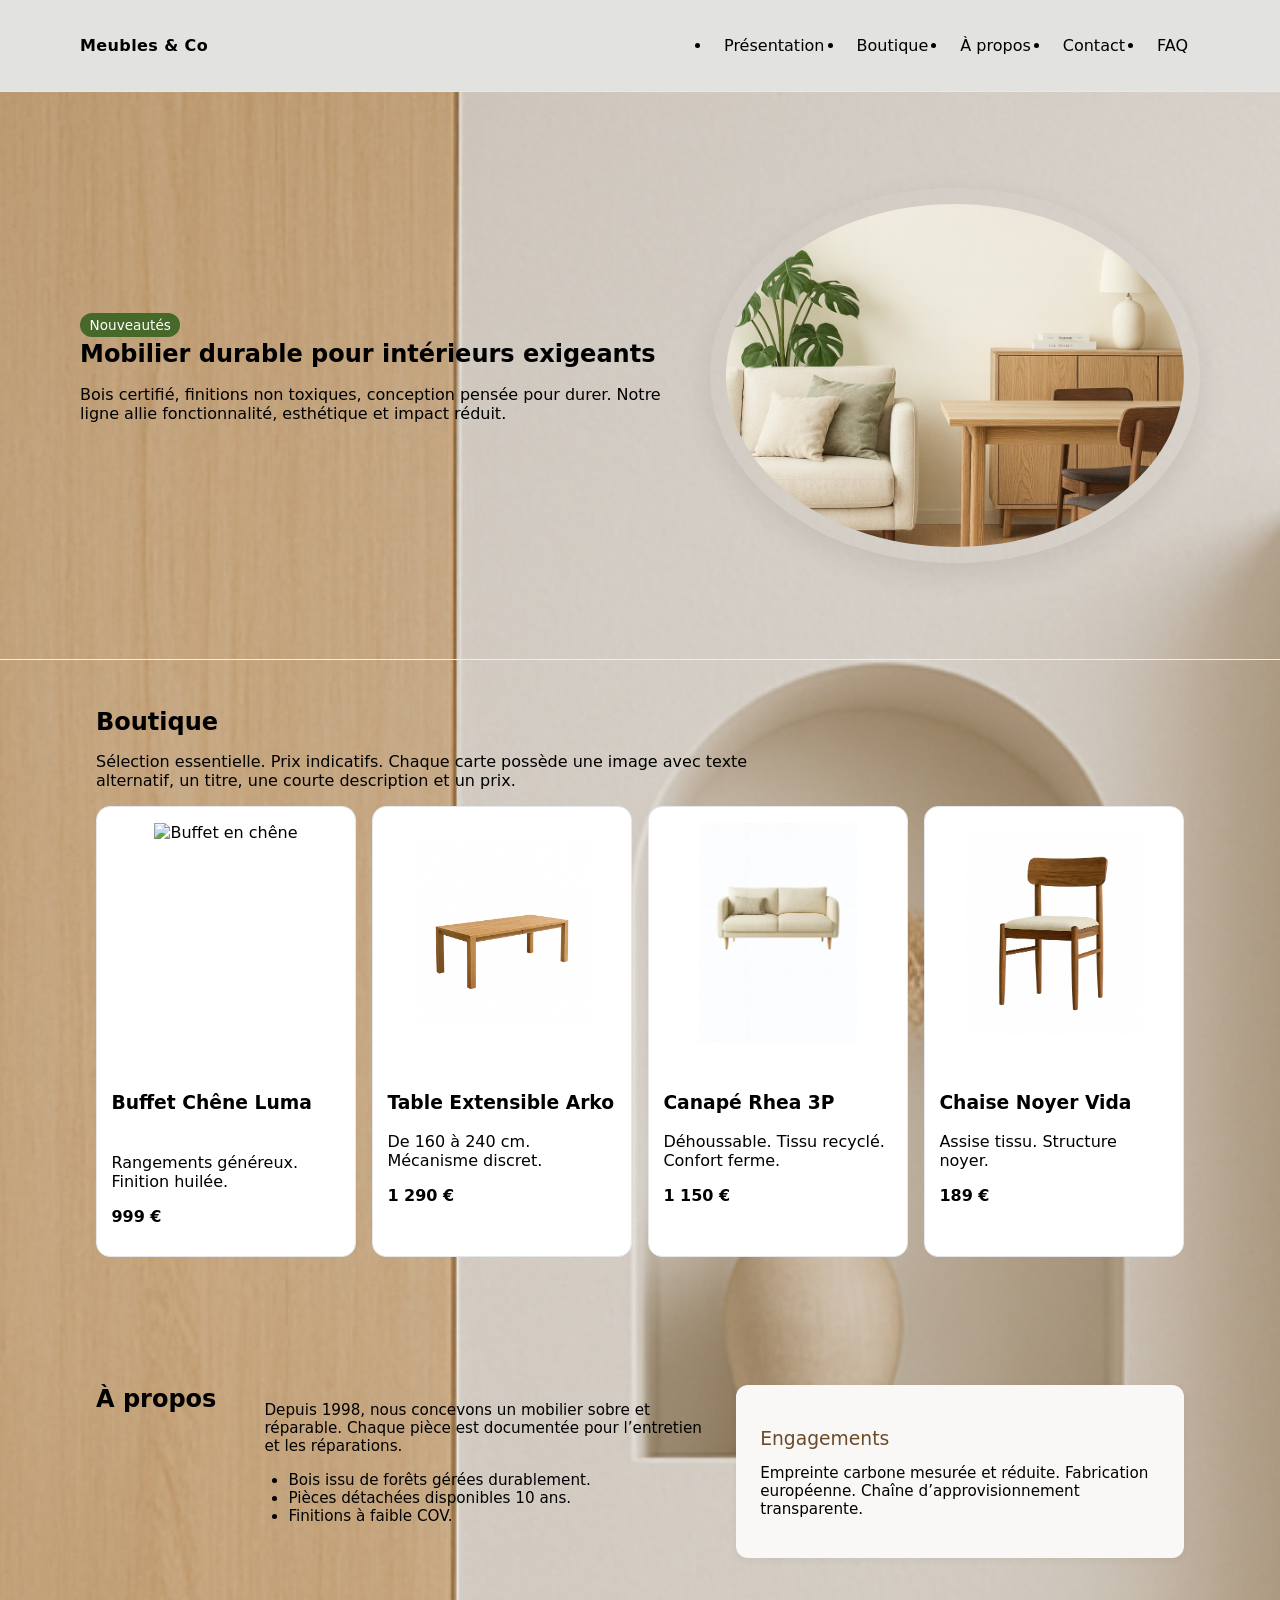
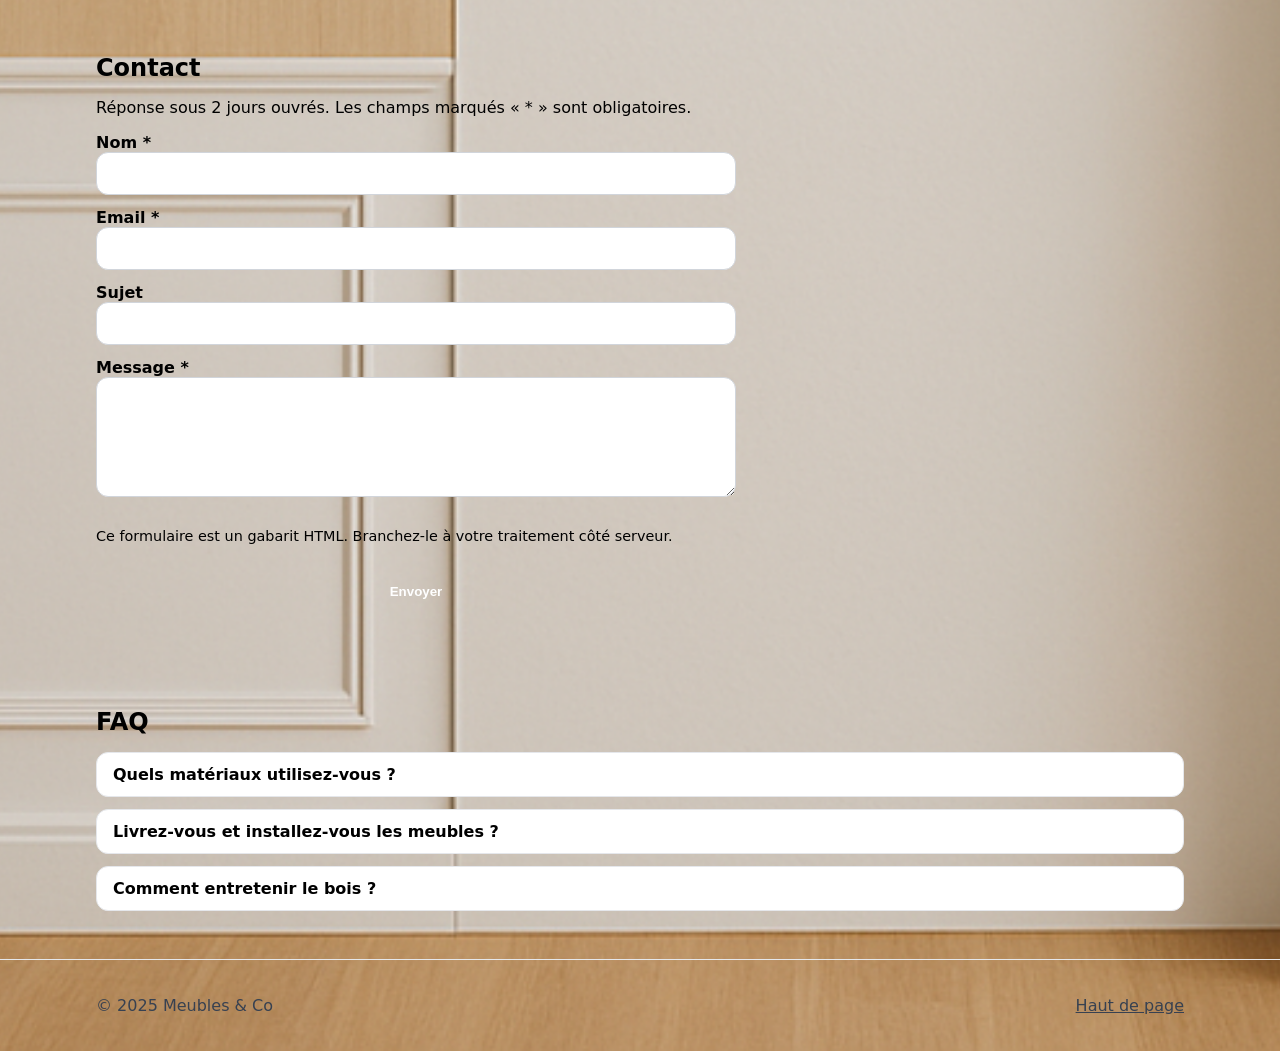
==== index.html @ 62955d27 "rename main file to index.html for Github Pages" ====
<!DOCTYPE html>
<html lang="fr">

<head>
      <meta charset="utf-8" />
      <meta name="viewport" content="width=device-width, initial-scale=1" />
      <title>Meubles & Co — One-Page</title>
      <meta name="description" content="Vendeur de meubles. Présentation, boutique, à propos, contact, FAQ." />
      <link rel="stylesheet" href="style.css">

</head>

<body>
      <a class="skip-link" href="#contenu">Aller au contenu</a>

      <header role="banner">
            <div class="container bar" aria-label="En-tête">
                  <div class="brand" aria-label="Nom du site">Meubles & Co</div>
                  <nav aria-label="Navigation principale">
                        <ul role="list">
                              <li><a href="#presentation">Présentation</a></li>
                              <li><a href="#boutique">Boutique</a></li>
                              <li><a href="#a-propos">À propos</a></li>
                              <li><a href="#contact">Contact</a></li>
                              <li><a href="#faq">FAQ</a></li>
                        </ul>
                  </nav>
            </div>
      </header>

      <main id="contenu">
            <!-- ===== Présentation ===== -->
            <section id="presentation" class="hero" aria-labelledby="t-presentation">
                  <div class="container hero-inner">
                        <div>
                              <span class="tag" aria-hidden="true">Nouveautés</span>
                              <h1 id="t-presentation">Mobilier durable pour intérieurs exigeants</h1>
                              <p class="lead">Bois certifié, finitions non toxiques, conception pensée pour durer. Notre
                                    ligne allie fonctionnalité, esthétique et impact réduit.</p>
                        </div>
                        <div class="hero-card" aria-label="Aperçu produit">
                              <figure>
                                    <img src="img/fond.png" alt="image de présentation" />

                              </figure>



                        </div>
                  </div>
            </section>

            <!-- ===== Boutique ===== -->
            <section id="boutique" aria-labelledby="t-boutique">
                  <div class="container">
                        <h2 id="t-boutique">Boutique</h2>
                        <p class="lead">Sélection essentielle. Prix indicatifs. Chaque carte possède une image avec
                              texte alternatif, un titre, une courte description et un prix.</p>

                        <div class="cards" role="list">
                              <article class="card" role="listitem">
                                    <figure>
                                          <img src="img/buffet.png" alt="Buffet en chêne" />
                                    </figure>
                                    <div class="body">
                                          <h3>Buffet Chêne Luma <span class="badge">Chêne massif</span></h3>
                                          <p>Rangements généreux. Finition huilée.</p>
                                          <p class="price" aria-label="Prix neuf cent quatre-vingt-dix-neuf euros">999 €
                                          </p>
                                    </div>
                              </article>

                              <article class="card" role="listitem">
                                    <figure>
                                          <img src="img/table.png" alt="table extensible arko" />
                                    </figure>


                                    <div class="body">
                                          <h3>Table Extensible Arko</h3>
                                          <p>De 160 à 240 cm. Mécanisme discret.</p>
                                          <p class="price">1 290 €</p>
                                    </div>
                              </article>

                              <article class="card" role="listitem">
                                    <figure>
                                          <img src="img/canape.jpg" alt="table extensible arko" />
                                    </figure>
                                    <div class="body">
                                          <h3>Canapé Rhea 3P</h3>
                                          <p>Déhoussable. Tissu recyclé. Confort ferme.</p>
                                          <p class="price">1 150 €</p>
                                    </div>
                              </article>

                              <article class="card" role="listitem">
                                    <figure>
                                          <img src="img/chaise.jpg" alt="chaise noyer" />



                                    </figure>

                                    <div class="body">
                                          <h3>Chaise Noyer Vida</h3>
                                          <p>Assise tissu. Structure noyer.</p>
                                          <p class="price">189 €</p>
                                    </div>
                              </article>
                        </div>
                  </div>
            </section>

            <!-- ===== À propos ===== -->
            <section id="a-propos" aria-labelledby="t-apropos">
                  <div class="container">
                        <h2 id="t-apropos">À propos</h2>
                        <div class="about">
                              <div>
                                    <p class="lead">Depuis 1998, nous concevons un mobilier sobre et réparable.
                                          Chaque pièce est documentée pour l’entretien et les réparations.</p>
                                    <ul>
                                          <li>Bois issu de forêts gérées durablement.</li>
                                          <li>Pièces détachées disponibles 10 ans.</li>
                                          <li>Finitions à faible COV.</li>
                                    </ul>
                              </div>
                              <aside aria-label="Informations clés">
                                    <h3>Engagements</h3>
                                    <p>Empreinte carbone mesurée et réduite. Fabrication européenne. Chaîne
                                          d’approvisionnement transparente.</p>
                              </aside>
                        </div>
                  </div>
            </section>

            <!-- ===== Contact ===== -->
            <section id="contact" aria-labelledby="t-contact">
                  <div class="container">
                        <h2 id="t-contact">Contact</h2>
                        <p class="lead">Réponse sous 2 jours ouvrés. Les champs marqués « * » sont obligatoires.</p>
                        <form aria-describedby="hint-contact">
                              <div>
                                    <label for="nom">Nom *</label>
                                    <input id="nom" name="nom" type="text" autocomplete="name" required />
                              </div>
                              <div>
                                    <label for="email">Email *</label>
                                    <input id="email" name="email" type="email" autocomplete="email" required />
                              </div>
                              <div>
                                    <label for="sujet">Sujet</label>
                                    <input id="sujet" name="sujet" type="text" />
                              </div>
                              <div>
                                    <label for="message">Message *</label>
                                    <textarea id="message" name="message" required></textarea>
                              </div>
                              <p class="hint" id="hint-contact">Ce formulaire est un gabarit HTML. Branchez-le à votre
                                    traitement côté serveur.</p>
                              <button type="submit"
                                    style="appearance:none;border:0;background:var(--accent);color:#fff;padding:.8rem 1rem;border-radius:12px;font-weight:700;cursor:pointer">Envoyer</button>
                        </form>
                  </div>
            </section>

            <!-- ===== FAQ ===== -->
            <section id="faq" aria-labelledby="t-faq">
                  <div class="container">
                        <h2 id="t-faq">FAQ</h2>
                        <details>
                              <summary>Quels matériaux utilisez-vous ?</summary>
                              <p>Bois massif certifié, placage véritable, acier thermolaqué et tissus recyclés selon les
                                    modèles.</p>
                        </details>
                        <details>
                              <summary>Livrez-vous et installez-vous les meubles ?</summary>
                              <p>Livraison en France métropolitaine. Option installation et reprise des emballages
                                    disponible.</p>
                        </details>
                        <details>
                              <summary>Comment entretenir le bois ?</summary>
                              <p>Essuyage doux hebdomadaire. Huilage annuel conseillé. Guide d’entretien fourni.</p>
                        </details>
                  </div>
            </section>
      </main>

      <footer role="contentinfo">
            <div class="container foot">
                  <p>&copy; <span aria-hidden="true">2025</span> Meubles & Co</p>
                  <p><a href="#presentation">Haut de page</a></p>
            </div>
      </footer>
</body>

</html>
---- style.css ----
*,
*::before,
*::after {
  box-sizing: border-box
}

html:focus-within {
  scroll-behavior: smooth
}

body {
  margin: 0;
  font-family: system-ui, -apple-system, Segoe UI, Roboto, Ubuntu, Cantarell, Noto Sans, sans-serif;
  background-image: url("img/fond3.png");
  background-size: cover;
  background-position: center;
  background-repeat: no-repeat;
}

img {
  max-width: 100%;
  display: block;
  height: auto
}

a {
  color: inherit
}

:root {

  --container: 1120px;
  --radius: 16px;
  --shadow: 0 10px 30px rgba(0, 0, 0, .08);
}

/* ===== Accessibilité ===== */
.skip-link {
  position: absolute;
  left: -9999px;
  top: auto;
  width: 1px;
  height: 1px;
  overflow: hidden
}

.skip-link:focus {
  left: 1rem;
  top: 1rem;
  width: auto;
  height: auto;
  background: #fff;
  color: #000;
  padding: .5rem .75rem;
  border: 2px solid #000;
  border-radius: 8px
}

:focus-visible {
  outline: 3px solid var(--ring);
  outline-offset: 2px
}

/* ===== Layout ===== */
.container {
  max-width: var(--container);
  margin-inline: auto;
  padding: 0 1rem
}

header {
  position: sticky;
  top: 0;
  background: rgba(226, 226, 225, 0.997);
  border-bottom: 1px solid #e5e7eb;
  z-index: 10
}

.bar {
  display: flex;
  gap: 1rem;
  align-items: center;
  justify-content: space-between;
  padding: .75rem 0
}

.brand {
  font-weight: 700;
  letter-spacing: .4px;
  color: var(--brand)
}

nav ul {
  display: flex;
  flex-wrap: wrap;
  gap: .5rem
}


nav a {
  display: block;
  padding: .5rem .75rem;
  border-radius: 999px;
  text-decoration: none
}

nav a:is(:hover, :focus-visible) {
  background: var(--accent);
  color: #fff
}

.hero {
  background: linear-gradient(135deg, var(--paper), #fff);
  border-bottom: 1px solid #eee
}

.hero-inner {
  display: grid;
  grid-template-columns: 1.1fr .9fr;
  gap: 2rem;
  align-items: center;
  padding: 3rem 0
}

.hero h1 {
  font-size: clamp(1.8rem, 2.5vw+1rem, 3rem);
  line-height: 1.2;
  margin: .2rem 0;
  color: var(--brand)
}

.hero p {
  color: var(--muted);
  max-width: 60ch
}

.tag {
  display: inline-block;
  background: rgb(70, 104, 41);
  color: white;
  border-radius: 999px;
  padding: .25rem .6rem;
  font-size: .85rem
}

.hero-card {
  background: var(--bg);
  border-radius: 50%;
  box-shadow: var(--shadow);
  padding: 1rem
}

.hero-card figure {
  width: 100%;
  aspect-ratio: 4/3;
  overflow: hidden;
  border-radius: 50%;
  display: flex;
  justify-content: center;
  align-items: center;
  margin: 0;
}

.hero-card figure img {
  width: 100%;
  height: 100%;
  object-fit: cover;
  display: block;
}

section {
  padding: 3rem 0
}

section h2 {
  font-size: clamp(1.4rem, 1.5vw+1rem, 2rem);
  margin: 0 0 1rem;
  color: var(--brand)
}

section p.lead {
  color: var(--muted);
  max-width: 70ch
}

/* ===== Boutique ===== */
.grid {
  display: grid;
  grid-template-columns: repeat(12, 1fr);
  gap: 1rem
}

.cards {
  display: grid;
  grid-template-columns: repeat(auto-fit, minmax(220px, 1fr));
  gap: 1rem
}

.card {
  border: 1px solid #e5e7eb;
  border-radius: 14px;
  overflow: hidden;
  background: #fff;
  display: flex;
  flex-direction: column
}

.card figure {
  background: white;
  display: flex;
  justify-content: center;
  align-items: center;
  border: none;
  height: 220px;
  overflow: hidden;
}

.card figure img {
  width: auto;
  height: 100%;
  object-fit: contain;
  display: block;
  background: white;
}

#a-propos .container {
  display: flex;
  justify-content: space-between;
  align-items: flex-start;
  gap: 3rem;
  flex-wrap: wrap;
  margin-top: 2rem;
}

#a-propos .about {
  flex: 1;
  min-width: 280px;
}

#a-propos aside {
  flex: 1;
  min-width: 250px;
  background: #faf8f6;
  border-radius: 12px;
  padding: 1.5rem;
  box-shadow: 0 2px 8px rgba(0, 0, 0, 0.05);
}

#a-propos h2 {
  font-weight: 600;
  margin-bottom: 1rem;
  font-size: 1.5rem;
}

#a-propos h3 {
  margin-bottom: 0.8rem;
  font-weight: 500;
  color: #6a4b28;
  /* couleur bois chic */
}

#a-propos ul {
  margin-top: 1rem;
  padding-left: 1.5rem;
}

#a-propos p,
#a-propos li {
  font-size: 0.95rem;
}

.card .body {
  padding: .9rem
}

.price {
  font-weight: 700;
  color: var(--accent)
}

.badge {
  font-size: .75rem;
  color: #fff;
  background: var(--brand);
  padding: .15rem .5rem;
  border-radius: 999px
}

/* ===== À propos ===== */
.about {
  display: grid;
  grid-template-columns: 1fr 1fr;
  gap: 1.5rem
}

.about aside {
  background: var(--paper);
  border-radius: var(--radius);
  padding: 1rem
}

/* ===== Contact ===== */
form {
  display: grid;
  gap: .8rem;
  max-width: 640px
}

label {
  font-weight: 600
}

input,
textarea,
select {
  width: 100%;
  padding: .7rem .8rem;
  border: 1px solid #d1d5db;
  border-radius: 12px;
  font: inherit;
  background: #fff
}

textarea {
  min-height: 120px
}

.hint {
  font-size: .9rem;
  color: var(--muted)
}

/* ===== FAQ ===== */
details {
  border: 1px solid #e5e7eb;
  border-radius: 12px;
  padding: .75rem 1rem;
  background: #fff
}

details+details {
  margin-top: .75rem
}

summary {
  cursor: pointer;
  font-weight: 600;
  list-style: none
}

summary::-webkit-details-marker {
  display: none
}

/* ===== Footer ===== */
footer {
  border-top: 1px solid #e5e7eb;
  background: var(--paper);
  padding: 1.25rem 0;
  color: #374151
}

.foot {
  display: flex;
  flex-wrap: wrap;
  gap: .75rem;
  align-items: center;
  justify-content: space-between
}

/* ===== Responsif ===== */
@media (max-width: 900px) {
  .hero-inner {
    grid-template-columns: 1fr
  }

  .about {
    grid-template-columns: 1fr
  }
}
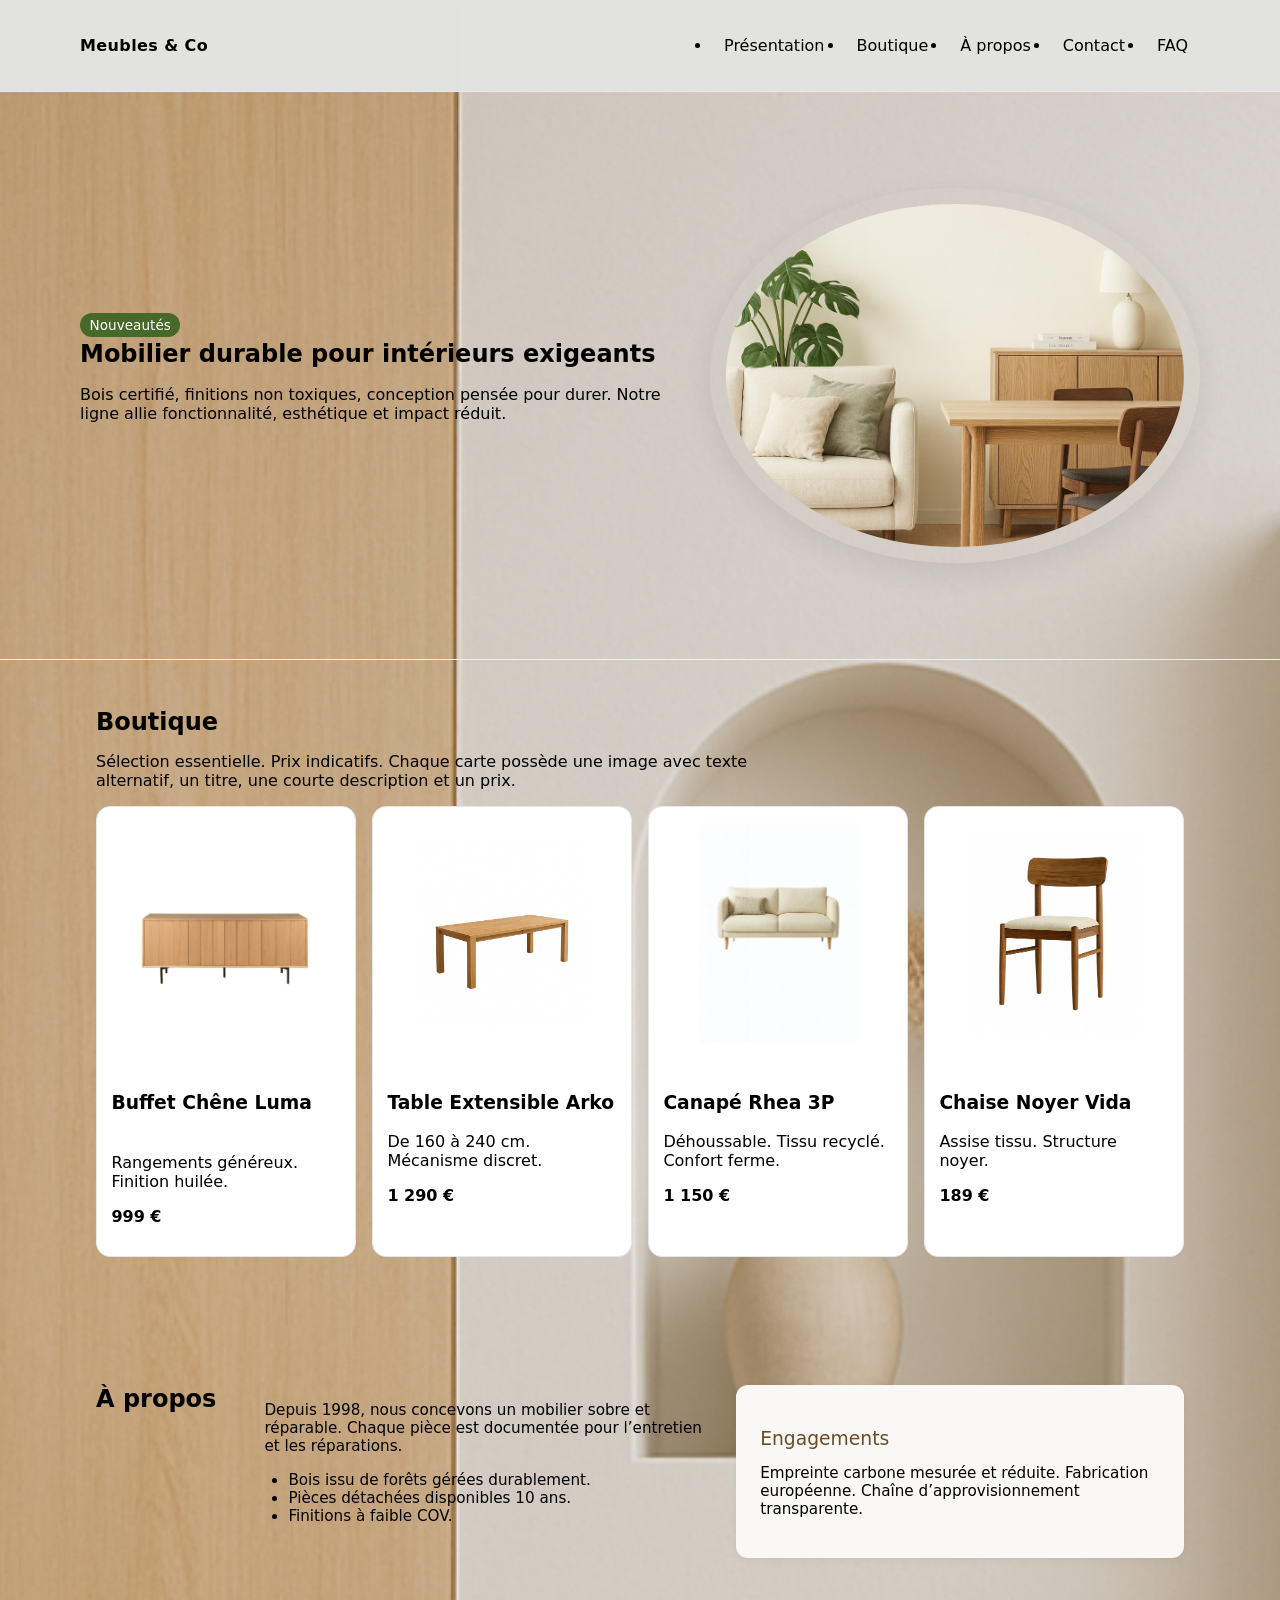
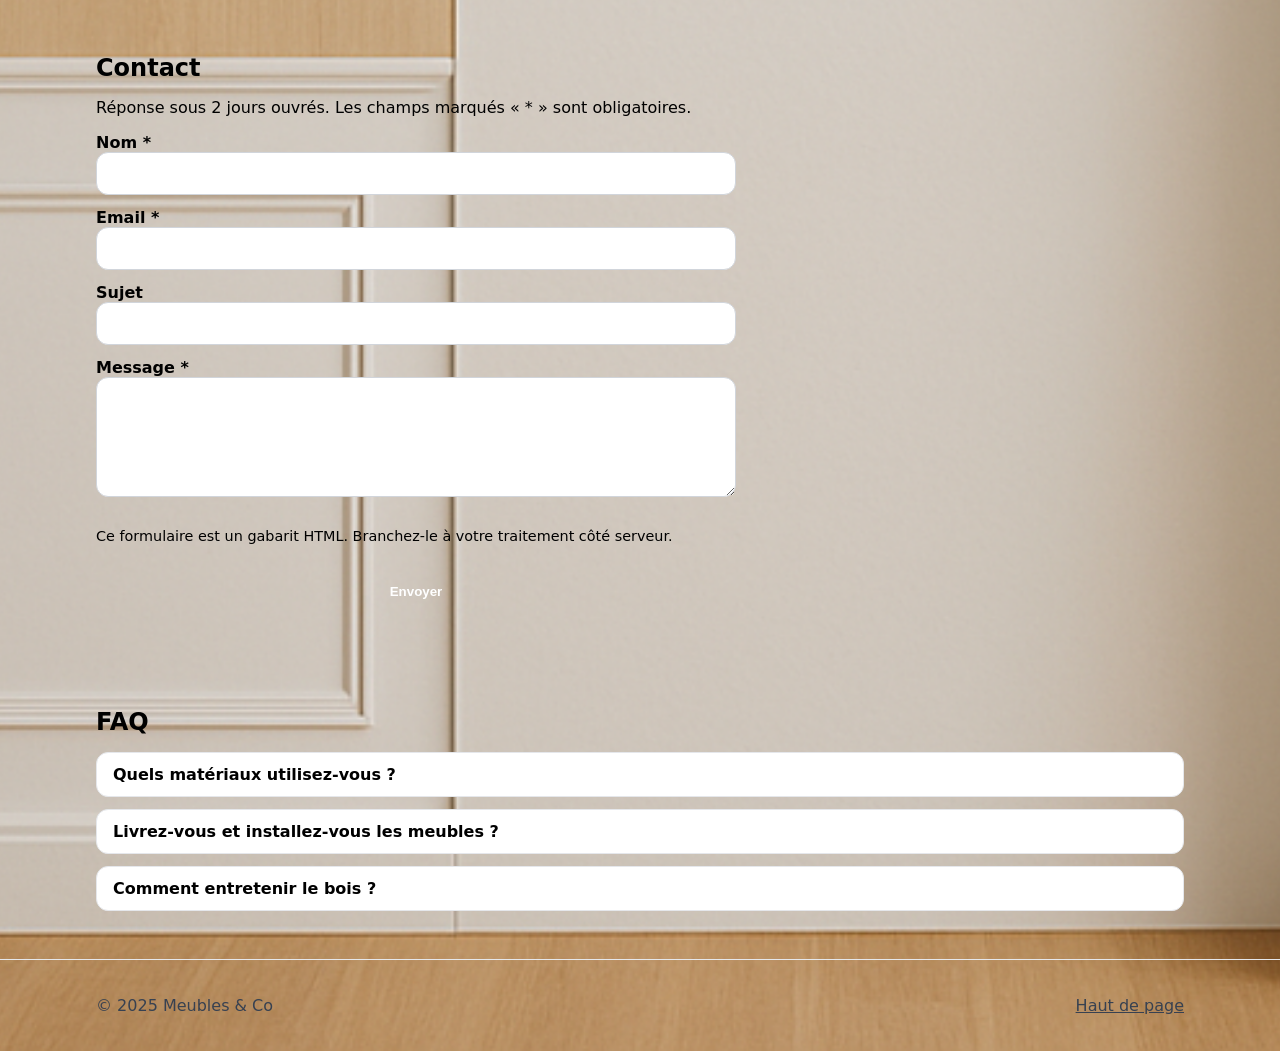
==== commit 6950b0dc: "correction majuscule image" ====
--- a/index.html
+++ b/index.html
@@ -60,7 +60,7 @@
                         <div class="cards" role="list">
                               <article class="card" role="listitem">
                                     <figure>
-                                          <img src="img/buffet.png" alt="Buffet en chêne" />
+                                          <img src="img/Buffet.png" alt="Buffet en chêne" />
                                     </figure>
                                     <div class="body">
                                           <h3>Buffet Chêne Luma <span class="badge">Chêne massif</span></h3>
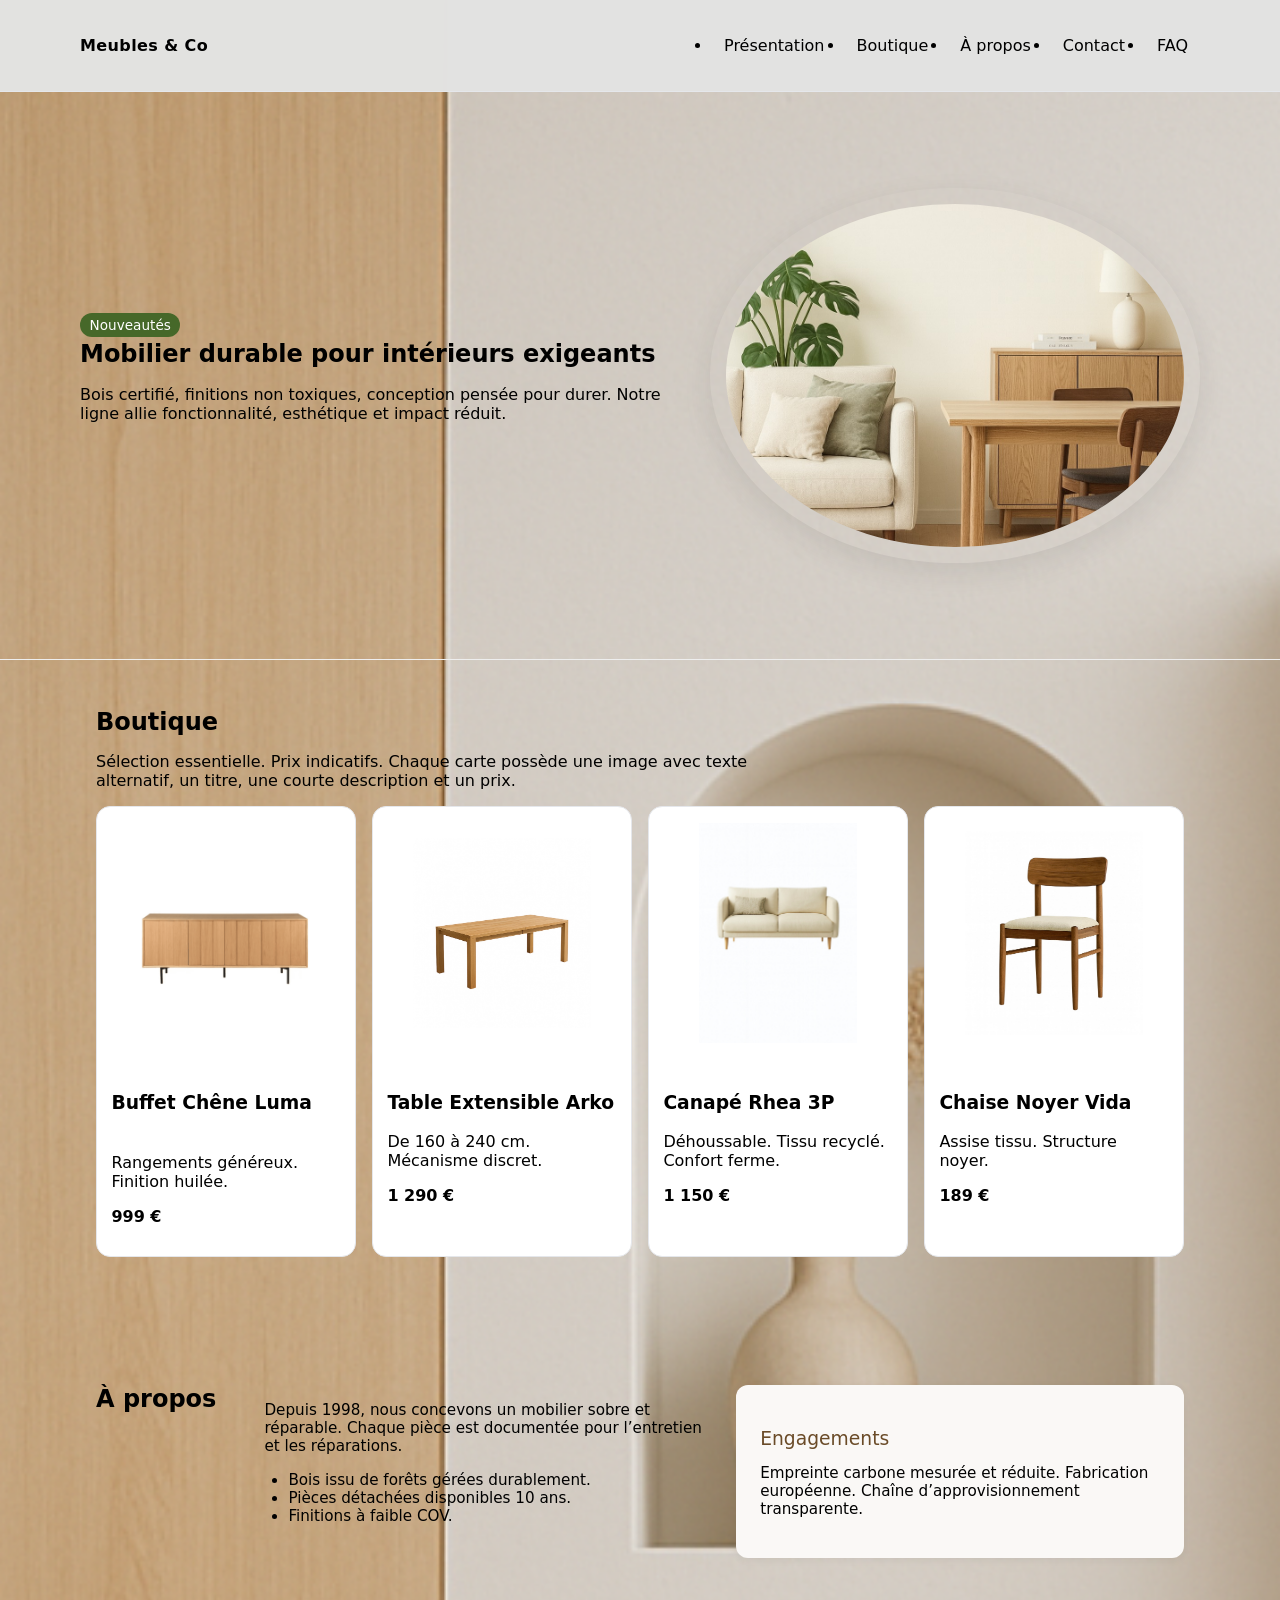
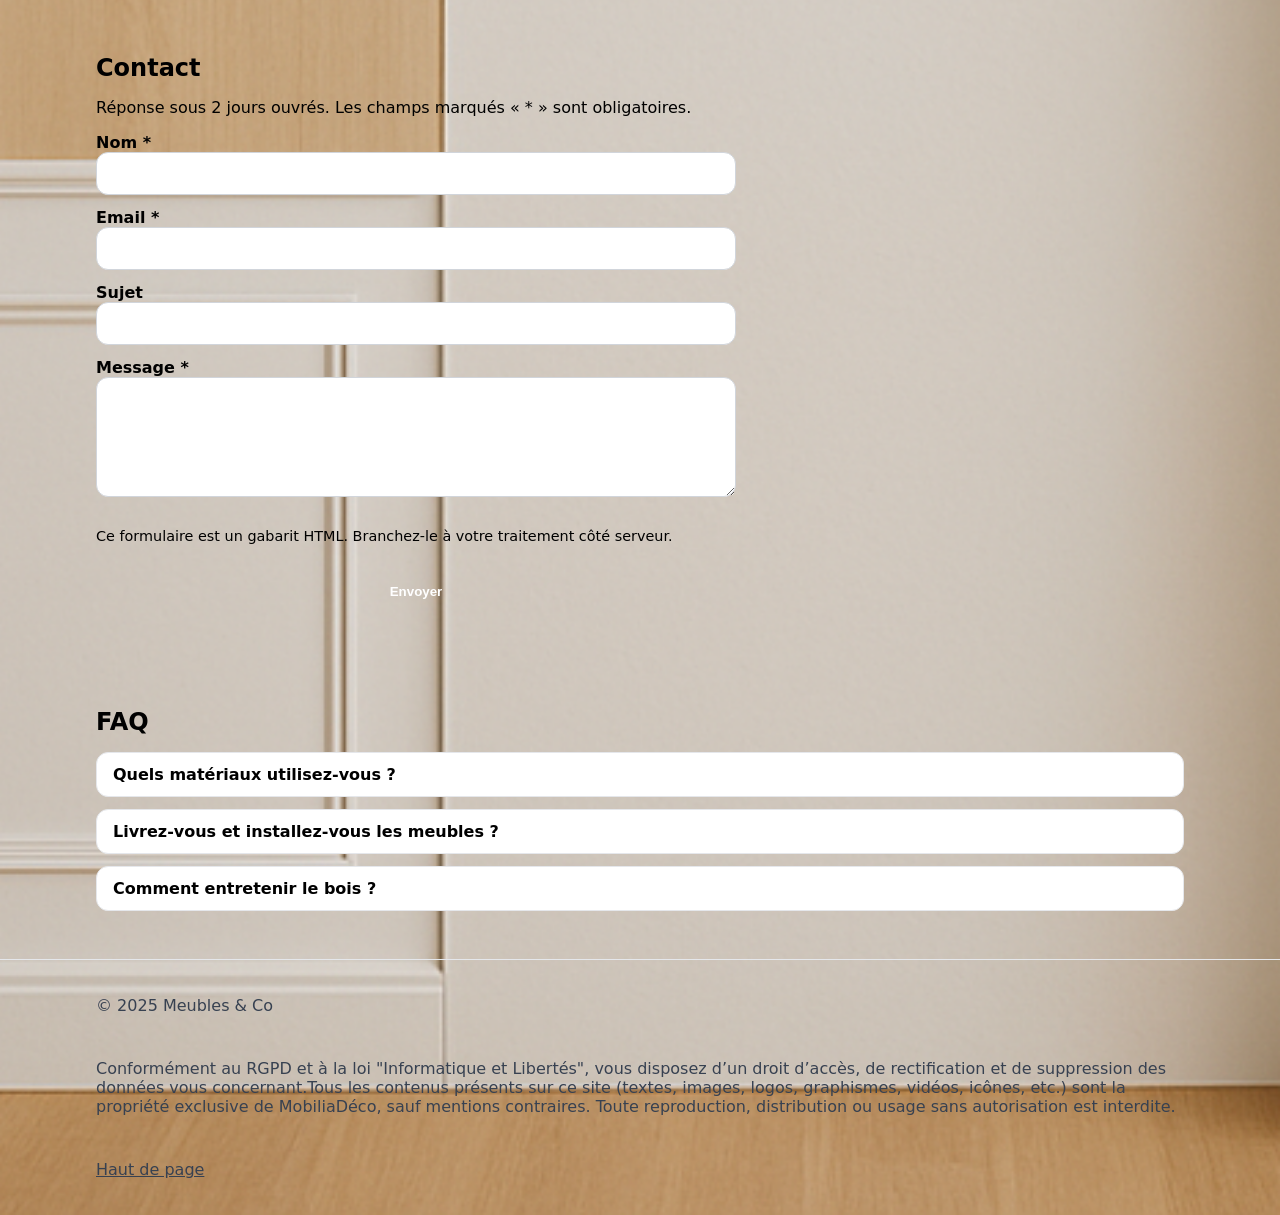
==== commit ba23fc62: "ajout des mentions légales" ====
--- a/index.html
+++ b/index.html
@@ -2,10 +2,10 @@
 <html lang="fr">
 
 <head>
-      <meta charset="utf-8" />
-      <meta name="viewport" content="width=device-width, initial-scale=1" />
+      <meta charset="utf-8">
+      <meta name="viewport" content="width=device-width, initial-scale=1">
       <title>Meubles & Co — One-Page</title>
-      <meta name="description" content="Vendeur de meubles. Présentation, boutique, à propos, contact, FAQ." />
+      <meta name="description" content="Vendeur de meubles. Présentation, Boutique, à propos, Contact, FAQ.">
       <link rel="stylesheet" href="style.css">
 
 </head>
@@ -60,7 +60,7 @@
                         <div class="cards" role="list">
                               <article class="card" role="listitem">
                                     <figure>
-                                          <img src="img/Buffet.png" alt="Buffet en chêne" />
+                                          <img src="img/Buffet.png" alt="Buffet en chêne">
                                     </figure>
                                     <div class="body">
                                           <h3>Buffet Chêne Luma <span class="badge">Chêne massif</span></h3>
@@ -72,7 +72,7 @@
 
                               <article class="card" role="listitem">
                                     <figure>
-                                          <img src="img/table.png" alt="table extensible arko" />
+                                          <img src="img/table.png" alt="table extensible arko">
                                     </figure>
 
 
@@ -85,7 +85,7 @@
 
                               <article class="card" role="listitem">
                                     <figure>
-                                          <img src="img/canape.jpg" alt="table extensible arko" />
+                                          <img src="img/canape.jpg" alt="table extensible arko">
                                     </figure>
                                     <div class="body">
                                           <h3>Canapé Rhea 3P</h3>
@@ -96,7 +96,7 @@
 
                               <article class="card" role="listitem">
                                     <figure>
-                                          <img src="img/chaise.jpg" alt="chaise noyer" />
+                                          <img src="img/chaise.jpg" alt="chaise noyer">
 
 
 
@@ -189,7 +189,12 @@
 
       <footer role="contentinfo">
             <div class="container foot">
-                  <p>&copy; <span aria-hidden="true">2025</span> Meubles & Co</p>
+                  <p>&copy; <span aria-hidden="true">2025</span> Meubles & Co</p><br>
+                  <p>Conformément au RGPD et à la loi "Informatique et Libertés", vous disposez d’un droit d’accès, de
+                        rectification et de suppression des données vous concernant.Tous les contenus présents sur ce
+                        site (textes, images, logos, graphismes, vidéos, icônes, etc.) sont la propriété exclusive de
+                        MobiliaDéco, sauf mentions contraires. Toute reproduction, distribution ou usage sans
+                        autorisation est interdite.</p>
                   <p><a href="#presentation">Haut de page</a></p>
             </div>
       </footer>
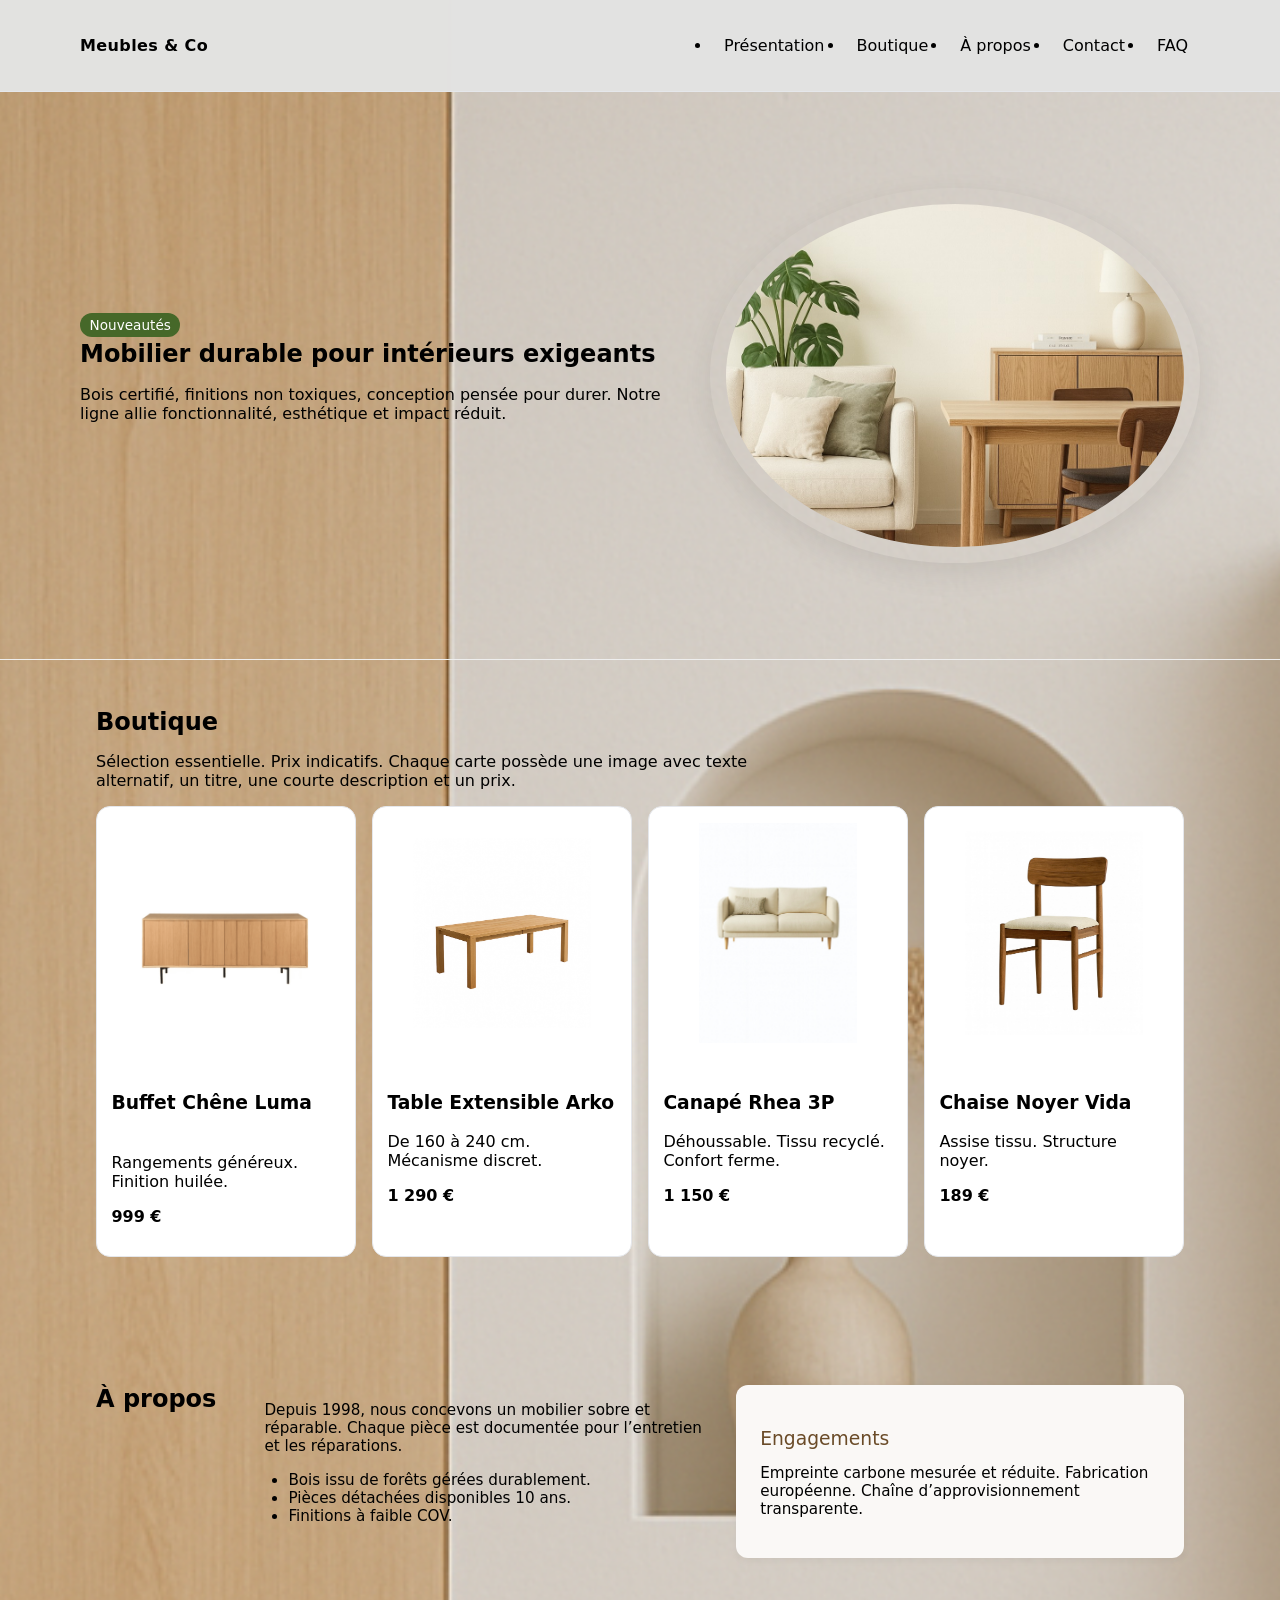
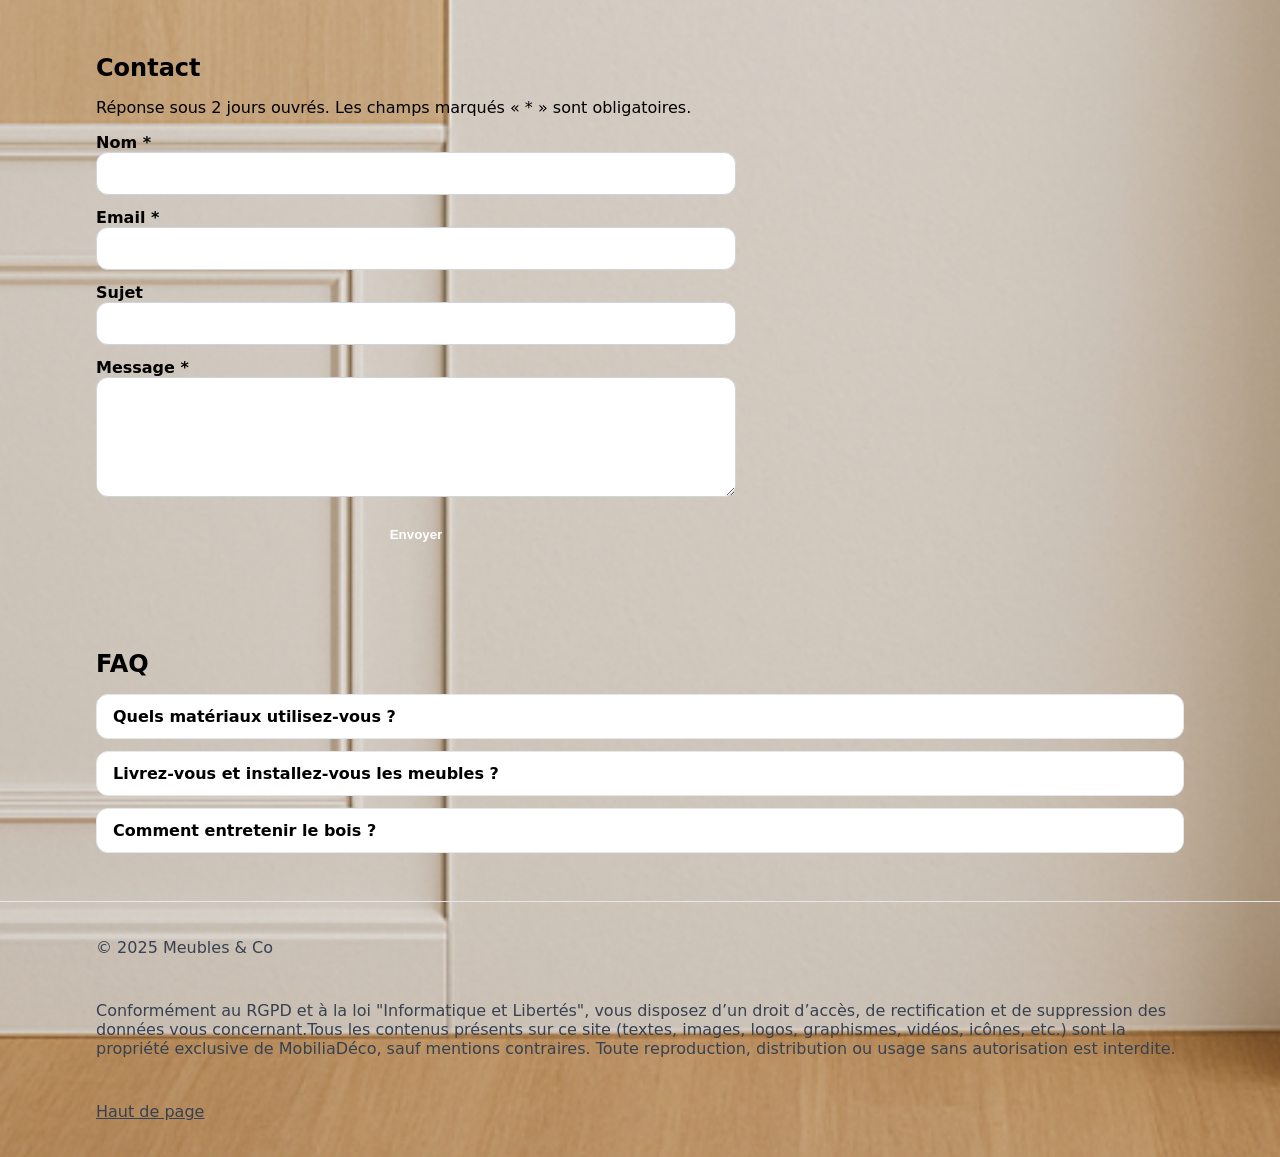
==== commit 6e656615: "oublié d'enlever un truc" ====
--- a/index.html
+++ b/index.html
@@ -157,8 +157,7 @@
                                     <label for="message">Message *</label>
                                     <textarea id="message" name="message" required></textarea>
                               </div>
-                              <p class="hint" id="hint-contact">Ce formulaire est un gabarit HTML. Branchez-le à votre
-                                    traitement côté serveur.</p>
+
                               <button type="submit"
                                     style="appearance:none;border:0;background:var(--accent);color:#fff;padding:.8rem 1rem;border-radius:12px;font-weight:700;cursor:pointer">Envoyer</button>
                         </form>
